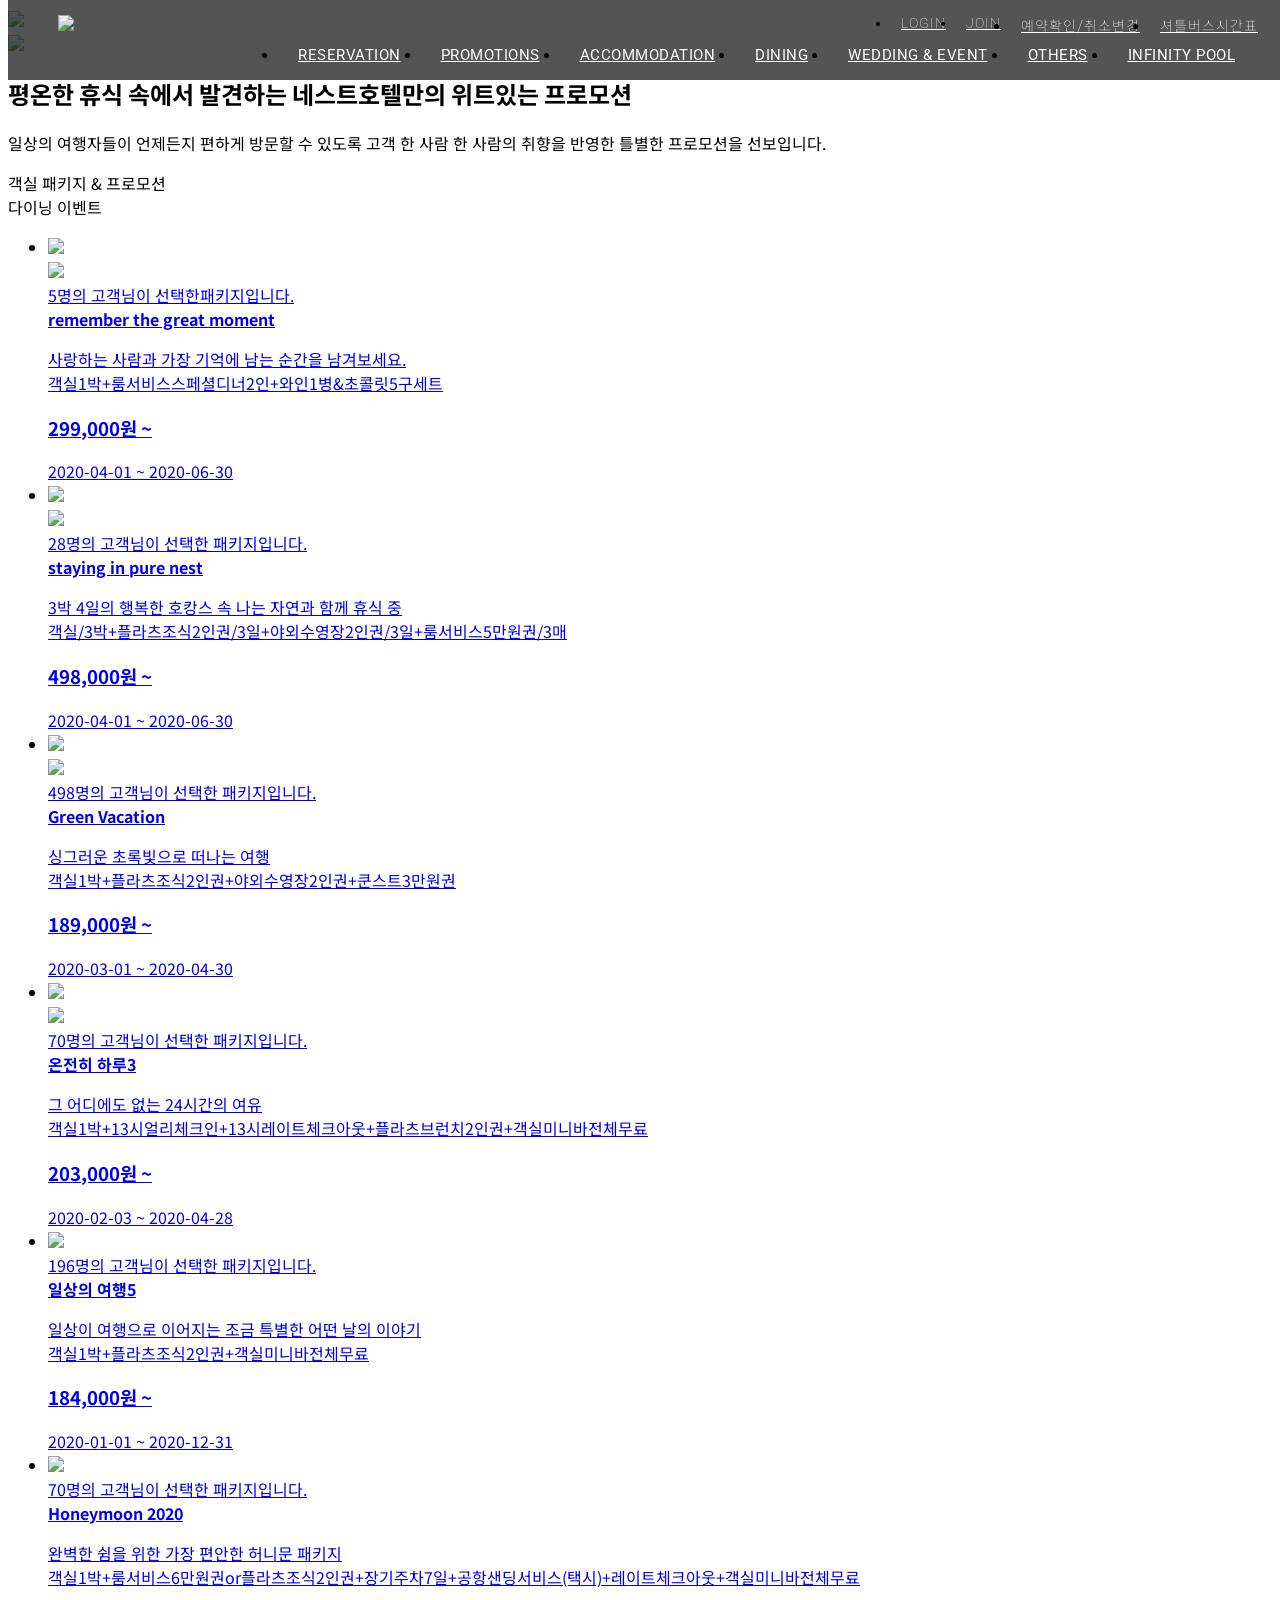
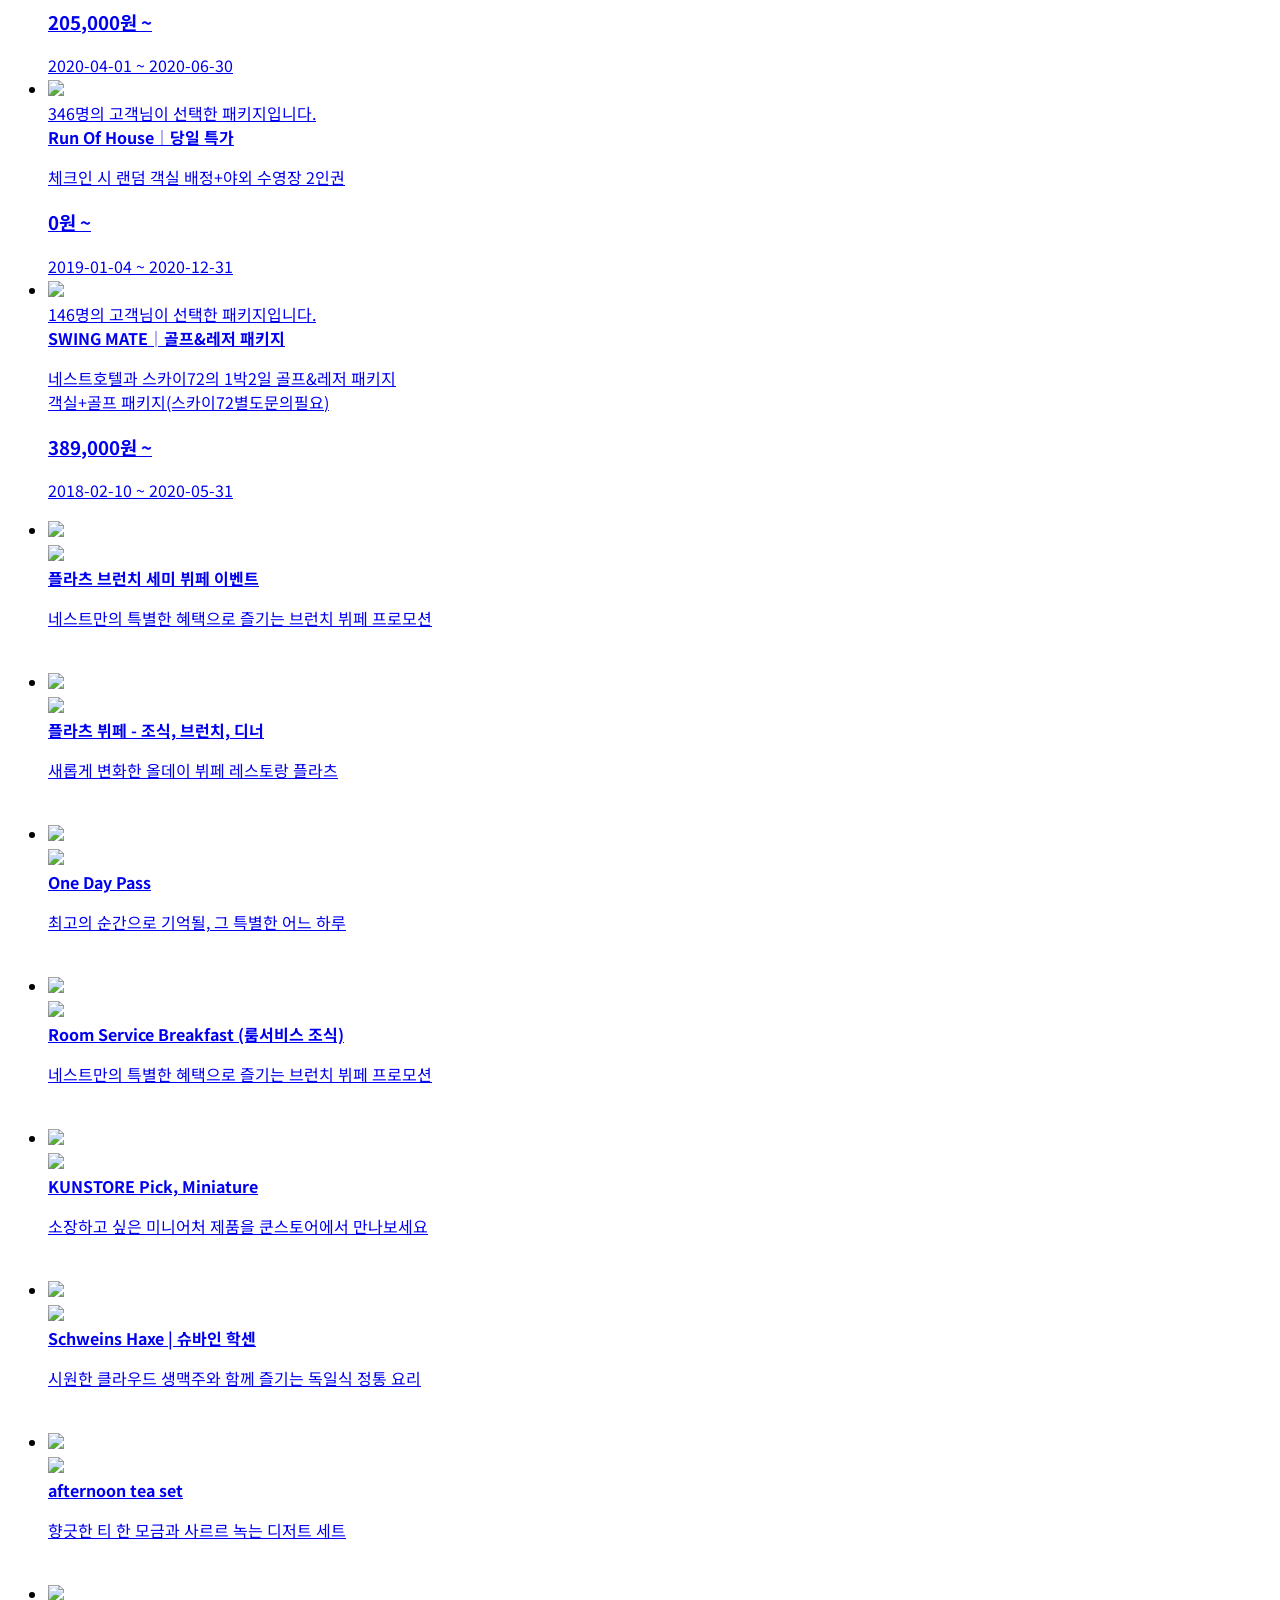
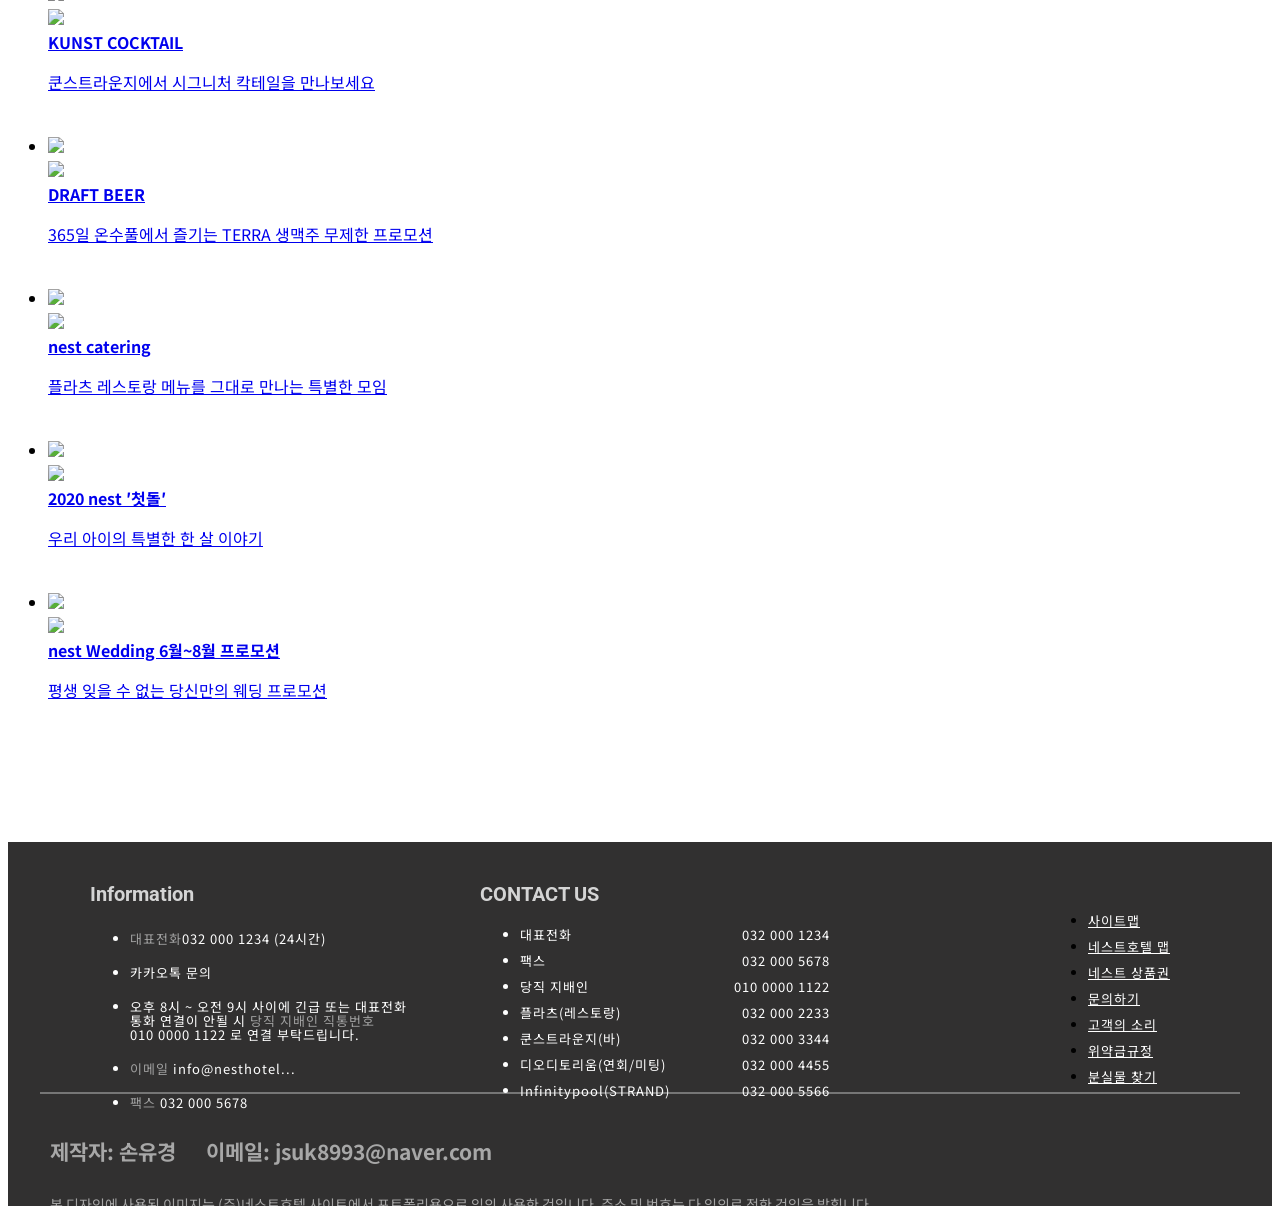
==== promotions/index.html @ bb3d62a4 "Rename index1.html to promotions/index.html" ====
<!DOCTYPE html>
<html>
<head>
    <meta charset="utf-8">
    <title>nesthotel</title>
    <link href="https://fonts.googleapis.com/css?family=Roboto&display=swap" rel="stylesheet">
    <link href="https://fonts.googleapis.com/css?family=Noto+Sans+KR&display=swap" rel="stylesheet">
    <link rel="stylesheet" type="text/css" href="css/reset.css">
    <link rel="stylesheet" type="text/css" href="css/common.css">
    <link rel="stylesheet" type="text/css" href="css/sub.css">
    <link rel="stylesheet" href="css/swiper.min.css">
    <script src="js/jquery-3.4.1.min.js"></script> 
    <script src="js/swiper.min.js"></script>
    </head>
     

<body>
    <div id="warp">
        <div class="fix">
            <div class="header">
                <div class="logo">
                    <a href="http://u-kyeong.com/nesthotel/"><img src="img/logo2_02.png"></a>
                </div>
                <div class="gnb">
                    <ul>
                        <li><a href="#">LOGIN</a></li>
                        <li><a href="#">JOIN</a></li>
                        <li><a href="#">예약확인/취소변경</a></li>
                        <li><a href="#">셔틀버스시간표</a></li>
                    </ul>
                 </div>
                 <div class="nav">
                    <ul>
                        <li><a href="#">RESERVATION</a></li>
                        <li><a href="http://u-kyeong.com/nesthotel/sub/">PROMOTIONS</a></li>
                        <li><a href="#">ACCOMMODATION</a></li>
                        <li><a href="#">DINING</a></li>
                        <li><a href="#">WEDDING &amp; EVENT</a></li>
                        <li><a href="#">OTHERS</a></li>
                        <li><a href="#">INFINITY POOL</a></li>
                        <li><a href="#">ABOUT</a></li>
                        <li><a href="#">ARTICLE</a></li>
                    </ul>
                </div>
            </div> 
        </div>
        <div class="contents">
            <div class="con_ban">
                <img src="img/07df2bf83a42d03e12e38d7eb9f2675f_crop.jpg">
                <div class="text_img">
                    <img src="img/txt_visual_promotions.png">
                </div>
            </div>
            <div class="con_text">
                <h2>평온한 휴식 속에서 발견하는 네스트호텔만의 위트있는 프로모션</h2>
                <p>일상의 여행자들이 언제든지 편하게 방문할 수 있도록 고객 한 사람 한 사람의 취향을 반영한 틀별한 프로모션을 선보입니다.</p>
            </div>
            <div class="tab_con">
                <div class="btn" id="btn">
                    <div id="btn_1">
                        객실 패키지 &amp; 프로모션
                    </div>
                    <div id="btn_2">
                        다이닝 이벤트
                    </div>
                </div>
                <div class="tab_con" id="tab_con">
                    <div class="content_1" id="content_1">
                        <ul>
                            <li>
                                <a href="#">
                                    <div class="list_img">
                                        <img src="img/promotion1.jpg">
                                        <div class="tag_img"><img src="img/tag_new.gif"></div>
                                        <div class="tag_text">5명의 고객님이 선택한패키지입니다.</div>
                                    </div>
                                    <strong>remember the great moment</strong>
                                    <p>
                                        사랑하는 사람과 가장 기억에 남는 순간을 남겨보세요.
                                        <br> 객실1박+룸서비스스페셜디너2인+와인1병&amp;초콜릿5구세트 
                                    </p>
                                    <h3>299,000원 ~</h3>
                                    <div class="list_day">2020-04-01 ~ 2020-06-30</div>
                                </a>
                            </li>
                            <li>
                                <a href="#">
                                    <div class="list_img">
                                        <img src="img/promotion2.jpg">
                                        <div class="tag_img"><img src="img/tag_new.gif"></div>
                                        <div class="tag_text">28명의 고객님이 선택한 패키지입니다.</div>
                                    </div>
                                    <strong>staying in pure nest</strong>
                                    <p>
                                        3박 4일의 행복한 호캉스 속 나는 자연과 함께 휴식 중
                                        <br>객실/3박+플라츠조식2인권/3일+야외수영장2인권/3일+룸서비스5만원권/3매 
                                    </p>
                                    <h3>498,000원 ~</h3>
                                    <div class="list_day">2020-04-01 ~ 2020-06-30</div>
                                </a>
                            </li>
                            <li class="last">
                                <a href="#">
                                    <div class="list_img">
                                        <img src="img/promotion3.jpg">
                                        <div class="tag_img"><img src="img/tag_best.gif"></div>
                                        <div class="tag_text">498명의 고객님이 선택한 패키지입니다.</div>
                                    </div>
                                    <strong>Green Vacation</strong>
                                    <p>
                                        싱그러운 초록빛으로 떠나는 여행
                                        <br>객실1박+플라츠조식2인권+야외수영장2인권+쿤스트3만원권  
                                    </p>
                                    <h3>189,000원 ~</h3>
                                    <div class="list_day">2020-03-01 ~ 2020-04-30</div>
                                </a>
                            </li>
                            <li>
                                <a href="#">
                                    <div class="list_img">
                                        <img src="img/promotion4.jpg">
                                        <div class="tag_img"><img src="img/tag_best.gif"></div>
                                        <div class="tag_text">70명의 고객님이 선택한 패키지입니다.</div>
                                    </div>
                                    <strong>온전히 하루3</strong>
                                    <p>
                                        그 어디에도 없는 24시간의 여유
                                        <br> 객실1박+13시얼리체크인+13시레이트체크아웃+플라츠브런치2인권+객실미니바전체무료  
                                    </p>
                                    <h3>203,000원 ~</h3>
                                    <div class="list_day">2020-02-03 ~ 2020-04-28</div>
                                </a>
                            </li>
                            <li>
                                <a href="#">
                                    <div class="list_img">
                                        <img src="img/promotion5.jpg">
                                        <div class="tag_text">196명의 고객님이 선택한 패키지입니다.</div>
                                    </div>
                                    <strong>일상의 여행5</strong>
                                    <p>
                                        일상이 여행으로 이어지는 조금 특별한 어떤 날의 이야기
                                        <br> 객실1박+플라츠조식2인권+객실미니바전체무료  
                                    </p>
                                    <h3>184,000원 ~</h3>
                                    <div class="list_day">2020-01-01 ~ 2020-12-31</div>
                                </a>
                            </li>
                            <li class="last">
                                <a href="#">
                                    <div class="list_img">
                                        <img src="img/promotion6.jpg">
                                        <div class="tag_text">70명의 고객님이 선택한 패키지입니다.</div>
                                    </div>
                                    <strong>Honeymoon 2020</strong>
                                    <p>
                                        완벽한 쉼을 위한 가장 편안한 허니문 패키지
                                        <br> 객실1박+룸서비스6만원권or플라츠조식2인권+장기주차7일+공항샌딩서비스(택시)+레이트체크아웃+객실미니바전체무료 
                                    </p>
                                    <h3>205,000원 ~</h3>
                                    <div class="list_day">2020-04-01 ~ 2020-06-30</div>
                                </a>
                            </li>
                            <li>
                                <a href="#">
                                    <div class="list_img">
                                        <img src="img/promotion7.jpg">
                                        <div class="tag_text">346명의 고객님이 선택한 패키지입니다.</div>
                                    </div>
                                    <strong>Run Of House│당일 특가</strong>
                                    <p>
                                        체크인 시 랜덤 객실 배정+야외 수영장 2인권 
                                    </p>
                                    <h3>0원 ~</h3>
                                    <div class="list_day">2019-01-04 ~ 2020-12-31</div>
                                </a>
                            </li>
                            <li>
                                <a href="#">
                                    <div class="list_img">
                                        <img src="img/promotion8.jpg">
                                        <div class="tag_text">146명의 고객님이 선택한 패키지입니다.</div>
                                    </div>
                                    <strong>SWING MATE│골프&amp;레저 패키지</strong>
                                    <p>
                                        네스트호텔과 스카이72의 1박2일 골프&amp;레저 패키지
                                        <br> 객실+골프 패키지(스카이72별도문의필요)  
                                    </p>
                                    <h3>389,000원 ~</h3>
                                    <div class="list_day">2018-02-10 ~ 2020-05-31</div>
                                </a>
                            </li>
                        </ul>
                    </div>
                    <div class="content_2" id="content_2">
                        <ul>
                            <li>
                                <a href="#">
                                    <div class="event_img">
                                        <img src="img/dining1.jpg">
                                        <div class="tag_img"><img src="img/tag_platz.gif"></div>
                                    </div>
                                    <strong>플라츠 브런치 세미 뷔페 이벤트</strong>
                                    <p>
                                        네스트만의 특별한 혜택으로 즐기는 브런치 뷔페 프로모션
                                    </p>
                                    <br>
                                </a>
                            </li>
                            <li>
                                <a href="#">
                                    <div class="event_img">
                                        <img src="img/dining2.jpg">
                                        <div class="tag_img"><img src="img/tag_platz.gif"></div>
                                    </div>
                                    <strong> 플라츠 뷔페 - 조식, 브런치, 디너</strong>
                                    <p>
                                        새롭게 변화한 올데이 뷔페 레스토랑 플라츠
                                    </p>
                                    <br>
                                </a>
                            </li>
                            <li class="last">
                                <a href="#">
                                    <div class="event_img">
                                        <img src="img/dining3.jpg">
                                        <div class="tag_img"><img src="img/tag_platz.gif"></div>
                                    </div>
                                    <strong>One Day Pass</strong>
                                    <p>
                                        최고의 순간으로 기억될, 그 특별한 어느 하루
                                    </p>
                                    <br>
                                </a>
                            </li>
                            <li>
                                <a href="#">
                                    <div class="event_img">
                                        <img src="img/dining4.jpg">
                                        <div class="tag_img"><img src="img/tag_roomservice.gif"></div>
                                    </div>
                                    <strong>Room Service Breakfast (룸서비스 조식)</strong>
                                    <p>
                                        네스트만의 특별한 혜택으로 즐기는 브런치 뷔페 프로모션
                                    </p>
                                    <br>
                                </a>
                            </li>
                            <li>
                                <a href="#">
                                    <div class="event_img">
                                        <img src="img/dining5.jpg">
                                        <div class="tag_img"><img src="img/tag_kunst.gif"></div>
                                    </div>
                                    <strong>KUNSTORE Pick, Miniature</strong>
                                    <p>
                                       소장하고 싶은 미니어처 제품을 쿤스토어에서 만나보세요
                                    </p>
                                    <br>
                                </a>
                            </li>
                            <li class="last">
                                <a href="#">
                                    <div class="event_img">
                                        <img src="img/dining6.jpg">
                                        <div class="tag_img"><img src="img/tag_kunst.gif"></div>
                                    </div>
                                    <strong>Schweins Haxe | 슈바인 학센</strong>
                                    <p>
                                        시원한 클라우드 생맥주와 함께 즐기는 독일식 정통 요리
                                    </p>
                                    <br>
                                </a>
                            </li>
                            <li>
                                <a href="#">
                                    <div class="event_img">
                                        <img src="img/dining7.jpg">
                                        <div class="tag_img"><img src="img/tag_kunst.gif"></div>
                                    </div>
                                    <strong>afternoon tea set</strong>
                                    <p>
                                        향긋한 티 한 모금과 사르르 녹는 디저트 세트
                                    </p>
                                    <br>
                                </a>
                            </li>
                            <li>
                                <a href="#">
                                    <div class="event_img">
                                        <img src="img/dining8.jpg">
                                        <div class="tag_img"><img src="img/tag_kunst.gif"></div>
                                    </div>
                                    <strong>KUNST COCKTAIL</strong>
                                    <p>
                                        쿤스트라운지에서 시그니처 칵테일을 만나보세요
                                    </p>
                                    <br>
                                </a>
                            </li>
                            <li class="last">
                                <a href="#">
                                    <div class="event_img">
                                        <img src="img/dining9.jpg">
                                        <div class="tag_img"><img src="img/tag_strand.gif"></div>
                                    </div>
                                    <strong>DRAFT BEER</strong>
                                    <p>
                                       365일 온수풀에서 즐기는 TERRA 생맥주 무제한 프로모션
                                    </p>
                                    <br>
                                </a>
                            </li>
                            <li>
                                <a href="#">
                                    <div class="event_img">
                                        <img src="img/dining10.jpg">
                                        <div class="tag_img"><img src="img/tag_meeting.gif"></div>
                                    </div>
                                    <strong>nest catering</strong>
                                    <p>
                                        플라츠 레스토랑 메뉴를 그대로 만나는 특별한 모임
                                    </p>
                                    <br>
                                </a>
                            </li>
                            <li>
                                <a href="#">
                                    <div class="event_img">
                                        <img src="img/dining11.jpg">
                                        <div class="tag_img"><img src="img/tag_meeting.gif"></div>
                                    </div>
                                    <strong>2020 nest ′첫돌′</strong>
                                    <p>
                                        우리 아이의 특별한 한 살 이야기
                                    </p>
                                    <br>
                                </a>
                            </li>
                            <li class="last">
                                <a href="#">
                                    <div class="event_img">
                                        <img src="img/dining12.jpg">
                                        <div class="tag_img"><img src="img/tag_meeting.gif"></div>
                                    </div>
                                    <strong>nest Wedding 6월~8월 프로모션</strong>
                                    <p>
                                       평생 잊을 수 없는 당신만의 웨딩 프로모션
                                    </p>
                                    <br>
                                </a>
                            </li>
                        </ul>
                    </div>
                </div>
            </div>
        </div>
        <div class="footer">
            <div class="footer_inner">
                <div class="f_top">
                    <div class="f_info">
                        <h3>Information</h3>
                        <ul>
                            <li><span>대표전화</span>032 000 1234 (24시간)</li>
                            <li>카카오톡 문의</li>
                            <li>
                                오후 8시 ~ 오전 9시 사이에 긴급 또는 대표전화
                                <br>통화 연결이 안될 시 <span>당직 지배인 직통번호</span>
                                <br>010 0000 1122 로 연결 부탁드립니다.
                            </li>
                            <li><span>이메일</span> info@nesthotel...</li>
                            <li><span>팩스</span> 032 000 5678</li>
                        </ul>
                    </div>
                    <div class="contact">
                        <h3>CONTACT US</h3>
                        <ul>
                            <li>대표전화<span>032 000 1234</span></li>
                            <li>팩스<span>032 000 5678</span></li>
                            <li>당직 지배인<span>010 0000 1122</span></li>
                            <li>플라츠(레스토랑)<span>032 000 2233</span></li>
                            <li>쿤스트라운지(바)<span>032 000 3344</span></li>
                            <li>디오디토리움(연회/미팅)<span>032 000 4455</span></li>
                            <li>Infinitypool(STRAND)<span>032 000 5566</span></li>
                        </ul>
                    </div>
                    <div class="f_more">
                        <ul>
                            <li><a href="#">사이트맵</a></li>
                            <li><a href="#">네스트호텔 맵</a></li>
                            <li><a href="#">네스트 상품권</a></li>
                            <li><a href="#">문의하기</a></li>
                            <li><a href="#">고객의 소리</a></li>
                            <li><a href="#">위약금규정</a></li>
                            <li><a href="#">분실물 찾기</a></li>
                        </ul>
                    </div>
                </div>
                <div class="f_bottom">
                    <h2>제작자: 손유경 &nbsp;&nbsp;&nbsp;&nbsp; 이메일: jsuk8993@naver.com </h2>
                    <p>본 디자인에 사용된 이미지는 (주)네스트호텔 사이트에서 포트폴리용으로 임의 사용한 것입니다. 주소 및 번호는 다 임의로 정한 것임을 밝힙니다.</p>
                </div>
            </div>
        </div>
    </div>
    
    <script>
    $(document).ready(function() {
            $("#content_2").hide();
            $("#btn_1").css("border-bottom","2px solid #be9c76")

			$("#btn_1").click(function(){
			$("#content_1").css("display","block")
			$("#content_2").css("display","none")
            $("#btn_1").css("border-bottom","2px solid #be9c76")
            $("#btn_2").css("border-bottom","0")
		});
		
		$("#btn_2").click(function(){
			$("#content_2").css("display","block")
			$("#content_1").css("display","none")
            $("#btn_2").css("border-bottom","2px solid #be9c76")
            $("#btn_1").css("border-bottom","0")
		});
	});
    </script>
</body>
    
</html>
---- promotions/css/common.css ----
#warp{
    width: 100%;
    position: relative;
    overflow: hidden;
    font-family: 'Noto Sans KR', sans-serif;
}
#warp .fix{
    position: fixed;
    top:0;
    width: 100%;
    z-index: 10;
}
.fix .header{
    width: 100%;
    margin: 0 auto;
    overflow: hidden;
    position: relative;
    font-family: 'Roboto', sans-serif;
    letter-spacing: 0.5px;
    background: rgba(33, 33, 33, 0.77);
    height: 80px;
}
.header .logo img{
    float: left;
    margin: 15px 0 0 50px;
    width: 150px;
}
.header .gnb{ 
    position: absolute;
    right: 20px;
    top: 0;
    width: auto;
    margin: 0 auto;
    text-align: center;
}
.header .gnb ul{
    margin: 0 auto;
    float: right;
    margin: 5px 0;
}
.header .gnb li{
    float: left;
    padding: 10px 10px 0;
    font-size: 14px;
    text-align: center;
    font-weight: 100;
    letter-spacing: 1px;
}
.header .gnb li:nth-child(3){
    font-family: 'Noto Sans KR', sans-serif;
}
.header .gnb li:nth-child(4){
    font-family: 'Noto Sans KR', sans-serif;
}
.header .gnb li a{
    color: #fff;
}
.header .nav{
    position: absolute;
    left: 230px;
    top: 10px;
}
.header .nav li{
    float: left;
    padding: 20px;
    text-align: center;
    font-size: 15px;
}
.header .nav li a{
    color: #fff;
}
.header .nav li a:hover{
    border-bottom: 2px solid #d59d31;
}
.m_banner{
    position: relative;
    width: 100%;
}
.m_banner .ban_msg{
    position: absolute;
    top: 250px;
    left: 400px;
}
.m_banner .ban_msg h2{
    font-size: 45px;
    color: #fff;
    font-family: 'Roboto', sans-serif;
    line-height: 40px;
    padding: 25px 0;
    letter-spacing: 1px;
}
.m_banner .ban_msg p{
    color: #fff;
    letter-spacing: 1px;
    padding: 25px 0;
    font-size: 25px;
}
.m_banner .ban_msg1{
    position: absolute;
    top: 250px;
    left: 400px;
}
.m_banner .ban_msg1 h2{
    font-size: 45px;
    color: #000;
    font-family: 'Roboto', sans-serif;
    line-height: 40px;
    padding: 25px 0;
    letter-spacing: 1px;
}
.m_banner .ban_msg1 p{
    color: #000;
    letter-spacing: 1px;
    padding: 25px 0;
    font-size: 25px;
    font-weight: bold;
}
.reserve{
    width: 1200px;
    height: 100px;
    overflow: hidden;
    margin: 20px auto;
    background: #fff;
    margin-bottom: 20px; 
    border-bottom: 1px solid rgb(120, 107, 94, 0.82);
}
.reserve:after{
    content: '';
    display: block;
    clear: both;
}
.reserve_box{
    margin: 30px 0 0 40px;
}
.reserve_box table{
    float: left;
}
.reserve_box .table1 thead th{
    width: 180px;
    text-align: left;
    padding-bottom: 15px;
    color: #a6a6a6;
}
.reserve_box .table1 thead th:nth-child(3){
    vertical-align: middle;
    width: auto;
    padding-right: 70px;
}
.reserve_box .table1 tbody td{
    font-weight: bold;
    color: #333;
}
.reserve_box .table1 tbody td:first-child{
    font-family: 'Roboto', sans-serif;
}
.reserve_box .table2{
    margin-left: 20px;
}
.reserve_box .table2 thead th{
    width: auto;
    text-align: center;
    padding-bottom: 20px;
    color: #a6a6a6;
    padding-right: 50px;
}
.reserve_box .table2 tbody td{
    text-align: center;
    color: #333;
    font-weight: 600;
    padding-right: 50px;
}
.reserve_box tbody td:hover{
    text-decoration: underline;
}
.search_btn{
    float: left;
    width: 100px;
    height: 55px;
    background: rgb(139, 109, 88);
    border-radius: 10px;
    margin: 0 30px;
}
.search_btn:hover{
    background: rgb(74, 63, 55);
}
.search_btn h2{
    text-align: center;
    padding: 20px;
    font-size: 14px;
}
.search_btn h2 a{
    color: #fff;
    font-weight: bold;
    letter-spacing: 1px;
}
.promotion{
    width: 1200px;
    height: auto;
    margin: 80px auto;
    padding-left: 30px;
}
.promotion:after{
    content: '';
    display: block;
    clear: both;
}
.promotion_text{
    float: left;
}
.promotion_text h1{
    font-size: 35px;
    margin: 40px 0;
    color: #8b6d58;
}
.promotion_text p{
    font-size: 17px;
    margin: 25px 0;
    color: #767676;
}
.promotion_text span{
    display: block;
    width: 80px; 
    height: 50px;
    background: #8b6d58;
    border-radius: 10px;
    text-align: center;
    padding: 15px 0;
    box-sizing: border-box;
    margin: 50px 0;
}
.promotion_text span a{
    color: #fff;
}
.promotion_img{
    float: right;
}
.swiper-container{
     width: 600px;
    height: 550px;
}
.swiper-container img{
     width: 600px;
    height: 500px;
}
.swiper-container1{
    width: 100%;
    height: auto;
}
.nest_gallery{
    position: relative;
    margin: 20px 0;
}
.nest_gallery:after{
    content: '';
    display: block;
    clear: both;
}
.gallery_text{
    margin: 0 auto;
    width: 1200px;
} 
.gallery_text h2{
    float: left;
    font-size: 30px;
    line-height: 25px;
    margin: 30px 20px;
    font-family: 'Roboto', sans-serif;
    color: #8b6d58;
}
.gallery_text p{
    float: left;
    font-size: 17px;
    color: #767676;
    margin-top: 35px;
}
.nest_gallery .swiper-container2{
    width: 1920px;
    height: 800px;
}
.nest_gallery .swiper-container2 .swiper-button-next{
    top: 60%;
}
.nest_gallery .swiper-container2 .swiper-button-prev{
    top: 60%;
}
.nest_gallery .swiper-container2 img{
     width: 1920px;
    height: 720px;
}
.footer{
    background: #313030;
    margin-top: 100px;
}
.footer .footer_inner{
    width: 1200px;
    margin: 0 auto;
    padding: 20px 0;
}
.footer .footer_inner .f_top{
    padding-bottom: 20px;
    border-bottom: 2px solid #767676;
    height: 210px;
}
.footer .footer_inner .f_info{
    float: left;
    width: 330px;
    color: #fff;
    margin-left: 50px;
    margin-right: 60px;
}
.footer .footer_inner .f_info h3{
    margin-bottom: 10px;
    font-size: 20px;
    color: #d4d4d4;
    font-family: 'Roboto', sans-serif;
}
.footer .footer_inner .f_info li{
    padding: 10px 0;
    line-height: 14px;
    font-size: 13px;
    letter-spacing: 1px;
}
.footer .footer_inner .f_info li:last-child{
    padding-bottom: 0;
}
.footer .footer_inner .f_info li span{
    color: #a0a0a0;
}
.footer .footer_inner .contact{
    float: left;
    width: 350px;
    color: #fff;
    padding-right: 70px;
    
}
.footer .footer_inner .contact h3{
    margin-bottom: 15px;
    font-size: 20px;
    color: #d4d4d4;
    font-family: 'Roboto', sans-serif;
}
.footer .footer_inner .contact li{
    padding: 10px 0;
    line-height: 6px;
    font-size: 13px;
    letter-spacing: 1px;
}
.footer .footer_inner .contact li span{
    float: right;
}
.footer .footer_inner .f_more{
    float: right;
    margin-top: 30px;
    margin-right: 70px;
}
.footer .footer_inner .f_more li{
    padding: 10px 0;
    line-height: 6px;
    font-size: 13px;
    letter-spacing: 1px;
}
.footer .footer_inner .f_more li a{
    color: #fff;
}
.footer .footer_inner .f_more li a:hover{
    text-decoration: underline;
}
.footer .footer_inner .f_bottom{
    clear: both;
    margin: 10px;
    font-size: 14px;
    height: 50px;
    color: #a7a7a7;
}
.footer .footer_inner .f_bottom h2{
    padding: 10px 0;
}
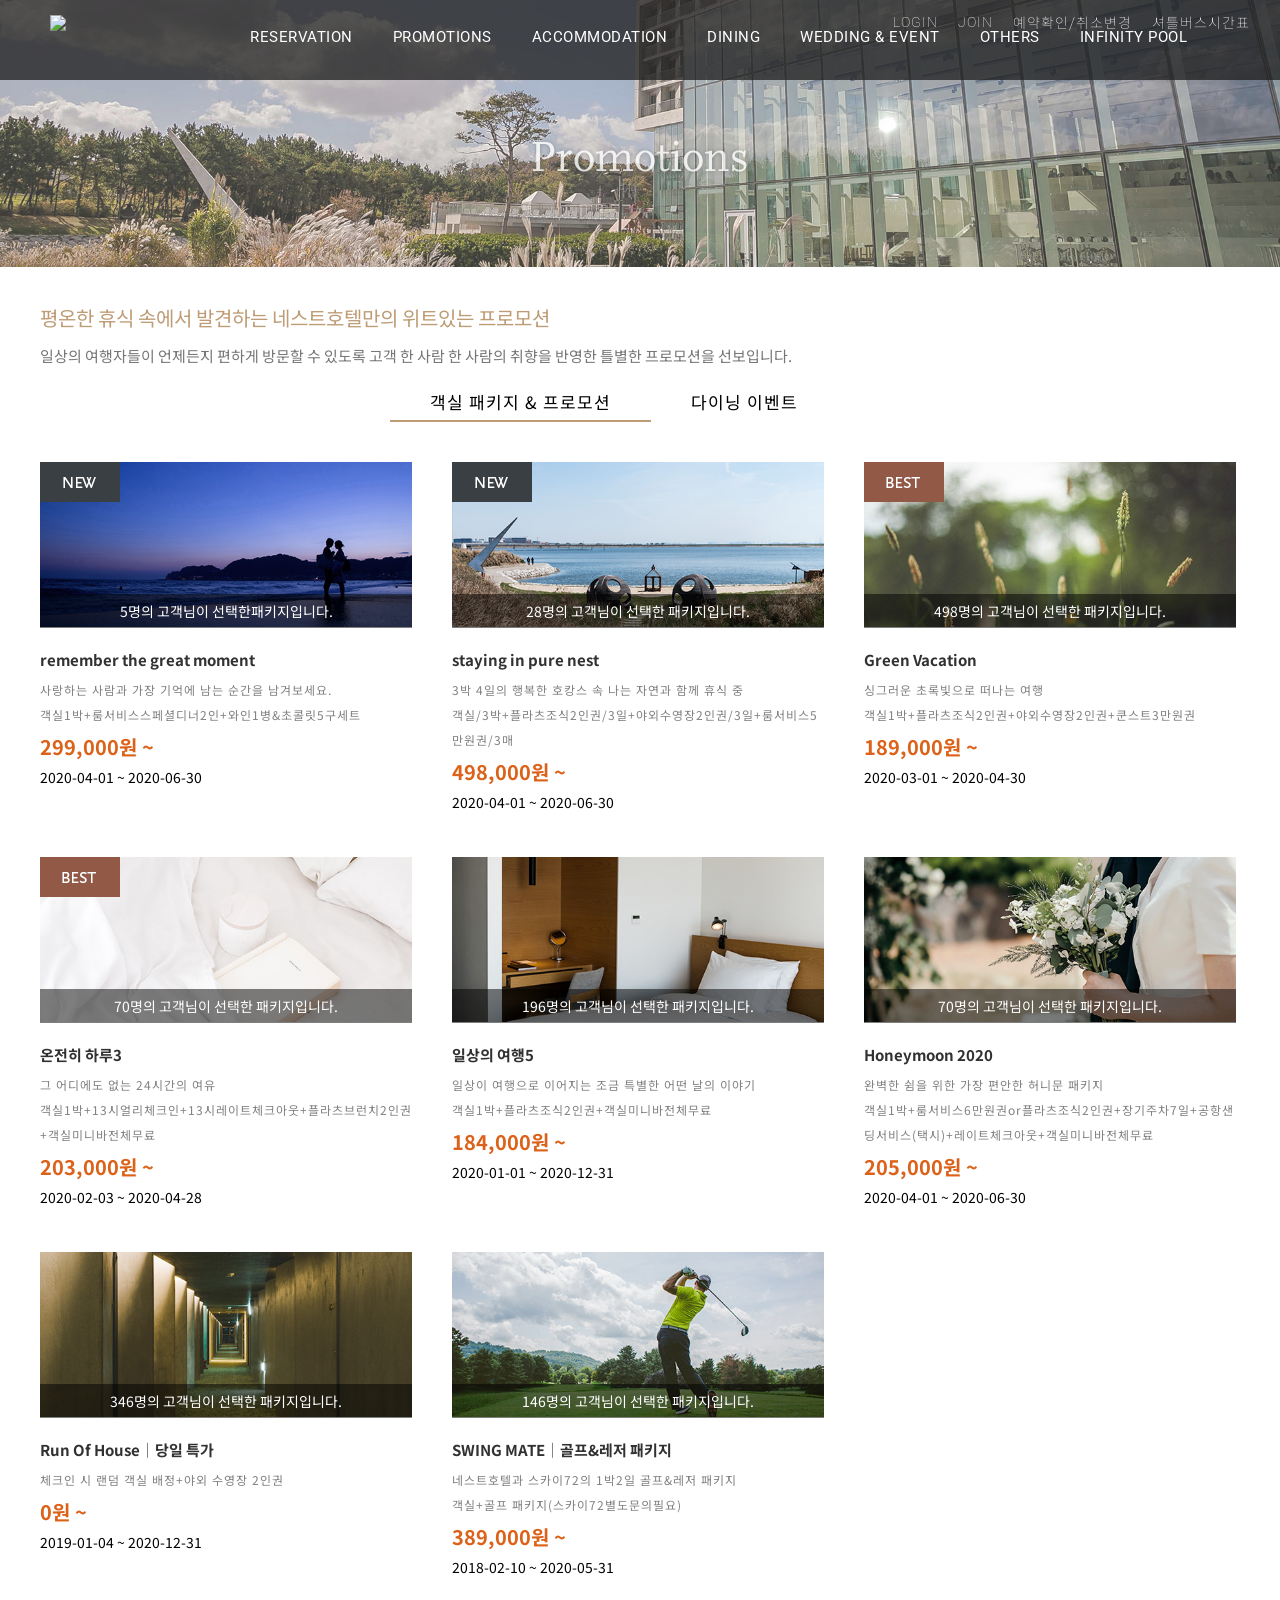
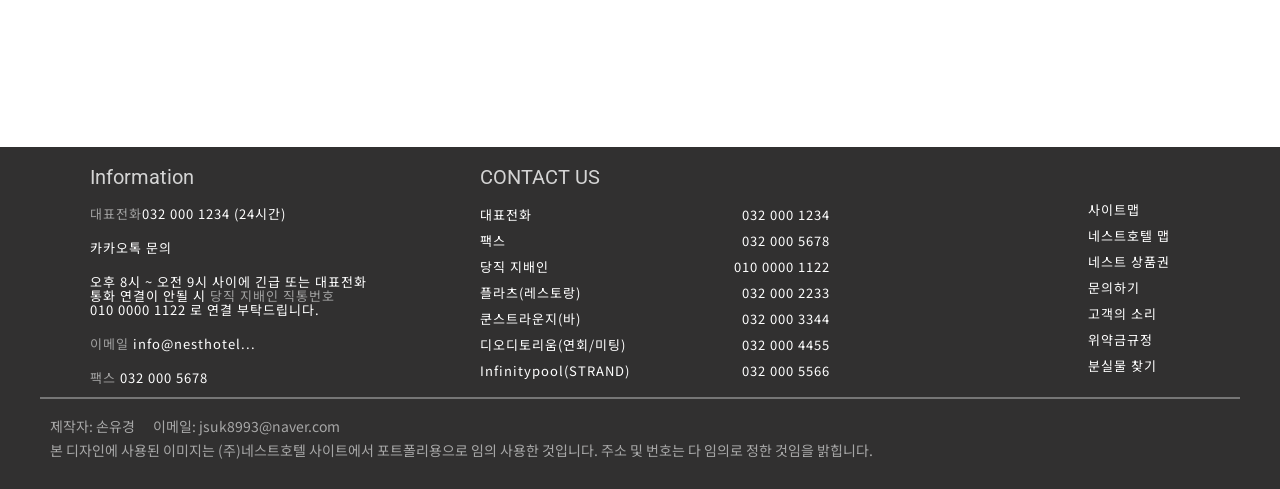
==== commit 16751132: "Update index.html" ====
--- a/promotions/index.html
+++ b/promotions/index.html
@@ -20,7 +20,7 @@
         <div class="fix">
             <div class="header">
                 <div class="logo">
-                    <a href="http://u-kyeong.com/nesthotel/"><img src="img/logo2_02.png"></a>
+                    <a href="../"><img src="img/logo2_02.png"></a>
                 </div>
                 <div class="gnb">
                     <ul>
@@ -33,7 +33,7 @@
                  <div class="nav">
                     <ul>
                         <li><a href="#">RESERVATION</a></li>
-                        <li><a href="http://u-kyeong.com/nesthotel/sub/">PROMOTIONS</a></li>
+                        <li><a href="#">PROMOTIONS</a></li>
                         <li><a href="#">ACCOMMODATION</a></li>
                         <li><a href="#">DINING</a></li>
                         <li><a href="#">WEDDING &amp; EVENT</a></li>
--- a/promotions/css/sub.css
+++ b/promotions/css/sub.css
@@ -0,0 +1,217 @@
+.contents{
+    width: 100%;
+    margin: 0;
+    padding: 0;
+    position: relative;
+}
+.contents .con_ban{
+    position: relative;
+}
+.contents .con_ban:after{
+    content: '';
+    display: block;
+    clear: both;
+}
+.contents .con_ban img{
+    width: 100%;
+    opacity: .8;
+}
+.contents .con_ban .text_img{
+    position: absolute;
+    top: 50%;
+    left: 50%;
+    margin: 0 0 0 -111px; 
+}
+.contents .con_text{
+    width: 1200px;
+    margin: 20px auto;
+}
+.contents .con_text h2{
+    font-size: 20px;
+    color: #be9c76;
+    padding: 20px 0;
+}
+.contents .con_text p{
+    font-size: 15px;
+    color: #767676;
+}
+.contents .tab_con{
+    width: 1200px;
+    margin: 0 auto;
+}
+.btn div.on{
+    border-bottom: 2px solid #be9c76;
+}
+.btn{
+    width: 500px;
+    margin: 0 auto;
+}
+#btn::after{content:""; display:block; clear:both;}
+#btn_1,#btn_2{
+	float:left;
+	padding: 10px 40px;
+	font-size: 17px;
+	letter-spacing: 1px;
+	line-height: 17px;
+	cursor:pointer;
+}
+.content_1 ul{
+    width: 1200px;
+    margin: 40px auto;
+}
+.content_1 ul:after{
+    content: '';
+    display: block;
+    clear: both;
+}
+.content_1 ul li{
+    width: 372px;
+    height: 350px;
+    float: left;
+    margin-bottom: 45px; 
+    margin-right: 40px; 
+}
+.content_1 ul li:nth-child(3n){
+    margin-right: 0;
+}
+.content_1 ul .list_box li.last{
+     margin-right: 0;
+ }
+.content_1 ul li .list_img{
+    position: relative;
+}
+.content_1 ul li .list_img>img{
+     height: 165px;
+     width: 372px;
+}
+.content_1 ul li .list_img .tag_img{
+    position: absolute;
+    top: 0;
+    left: 0;
+}
+.content_2 ul{
+    width: 1200px;
+    margin: 40px auto;
+}
+.content_2 ul:after{
+    content: '';
+    display: block;
+    clear: both;
+}
+.content_2 ul li{
+    width: 372px;
+    height: 350px;
+    float: left;
+    margin-bottom: 45px; 
+    margin-right: 40px; 
+}
+.content_2 ul li:nth-child(3n){
+    margin-right: 0;
+}
+.content_2 ul .list_box li.last{
+     margin-right: 0;
+ }
+.content_2 ul li .list_img{
+    position: relative;
+}
+.content_2 ul li .list_img>img{
+     height: 165px;
+     width: 372px;
+}
+.content_2 ul li .list_img .tag_img{
+    position: absolute;
+    top: 0;
+    left: 0;
+}
+.contents ul li .list_img .tag_text{
+    position: absolute;
+    bottom: 0;
+    width: 372px;
+    text-align: center;
+    font-size: 14px;
+    color: #fff;
+    background: rgba(0, 0, 0, 0.5);
+    padding: 10px 0;
+}
+.content_1 ul li strong{
+    display: block;
+    margin: 24px 0 20px;
+    font-size: 15px;
+    color: #313131;
+    font-weight: bold;
+}
+.content_1 ul li p{
+    display: block;
+    line-height: 25px;
+    margin-top: -10px;
+    font-size: 12px;
+    letter-spacing: 1px;
+    color: #818181;
+}
+.content_1 ul li h3{
+    display: block;
+    font-size: 15px;
+    line-height: 20px;
+    margin: 10px 0;
+    font-weight: bold;
+    color: #dc6219;
+    font-size: 20px;
+}
+.content_1 ul li .list_day{
+    display: block;
+    line-height: 20px;
+    font-size: 14px;
+}
+.content_1 ul li .event_img{
+    position: relative;
+    width: 268px;
+    height: 163px;
+}
+.content_2 ul{
+    width: 1200px;
+    margin: 40px auto;
+}
+.content_2 ul:after{
+    content: '';
+    display: block;
+    clear: both;
+}
+.content_2 ul li{
+    float: left;
+    width: 372px;
+    height: 242px;
+    margin-bottom: 45px; 
+    margin-right: 40px; 
+}
+.content_2 ul li.last{
+    margin-right: 0;
+}
+
+.content_2 ul li .event_img{
+    position: relative;
+}
+.content_2 ul li .event_img>img{
+    height: 165px;
+    width: 372px;
+}
+.content_2 ul li strong{
+    display: block;
+    margin: 24px 0 20px;
+    font-size: 14px;
+    color: #313131;
+    font-weight: bold;
+}
+.content_2 ul li p{
+    display: block;
+    line-height: 20px;
+    margin-top: -10px;
+    font-size: 13px;
+    letter-spacing: 1px;
+    color: #767676
+}
+
+.content_2 ul li .event_img .tag_img{
+    position: absolute;
+    bottom: 0;
+    left: 0;
+}
